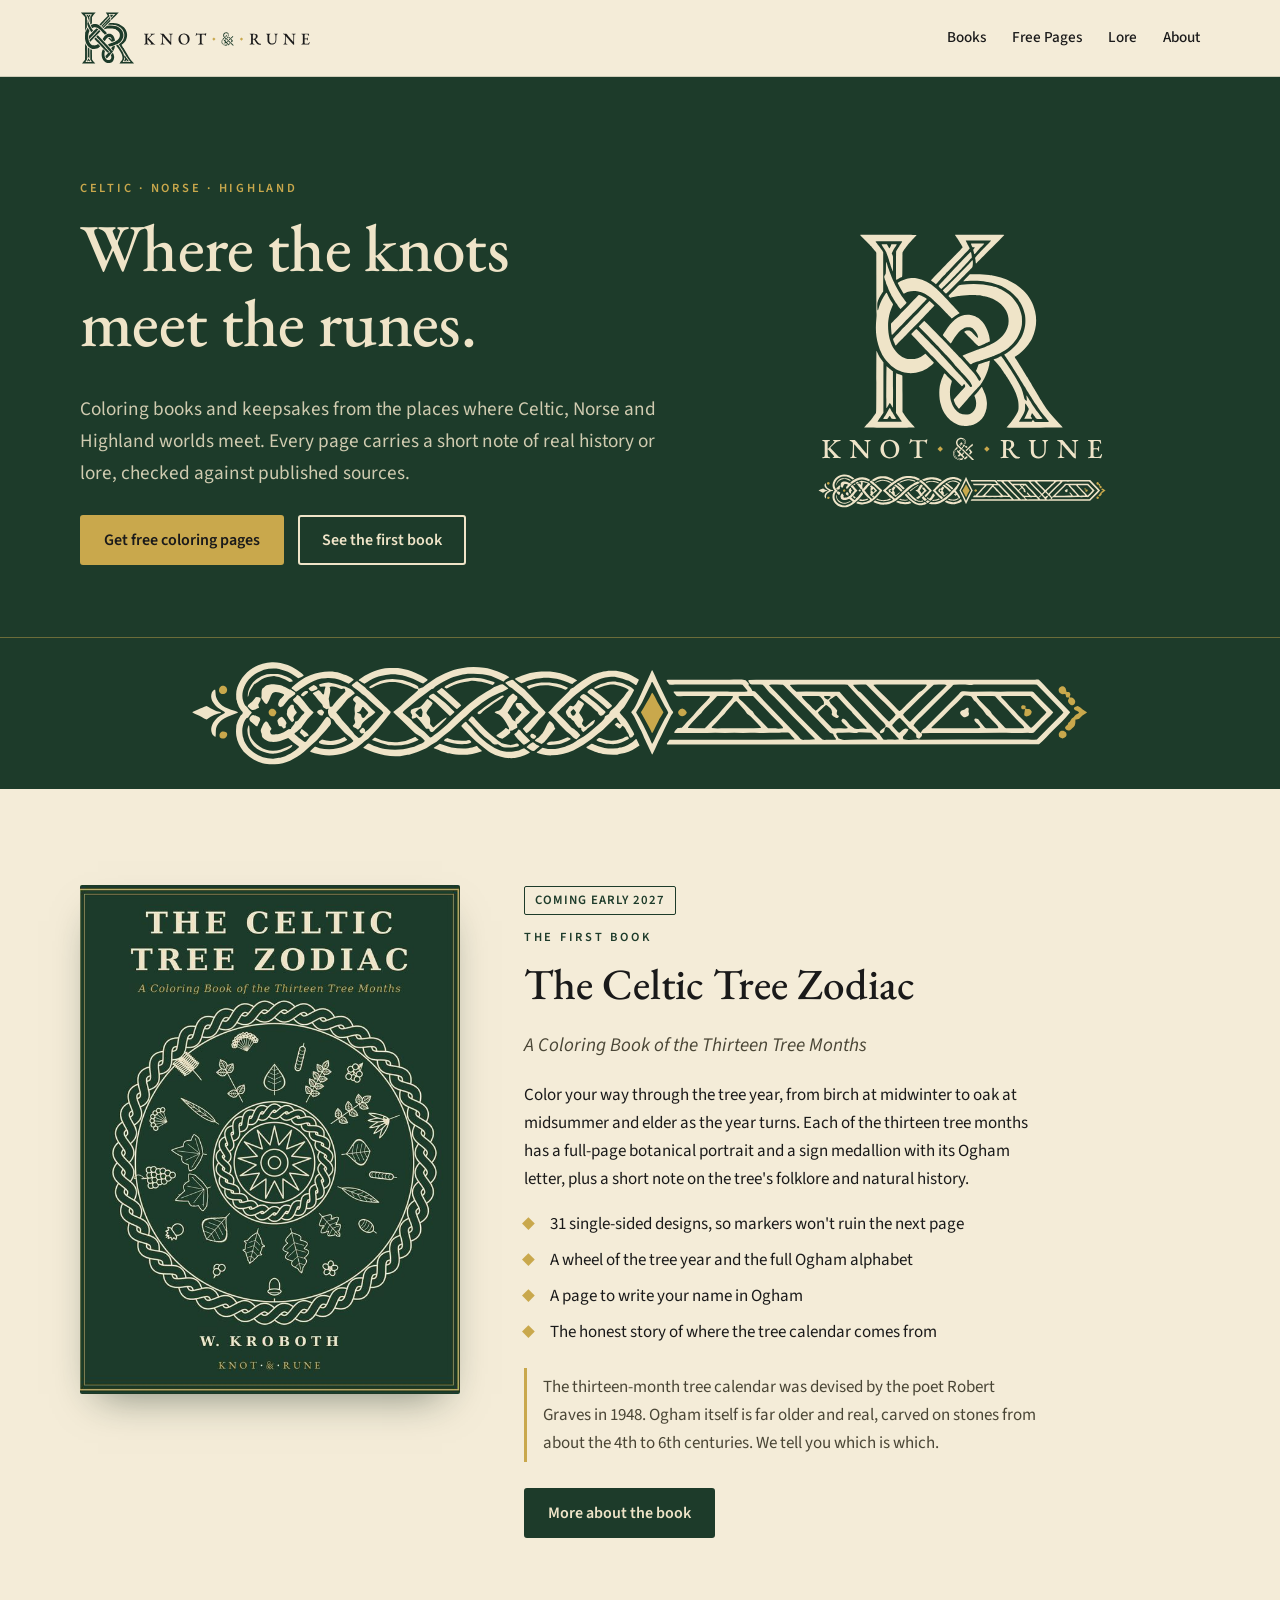
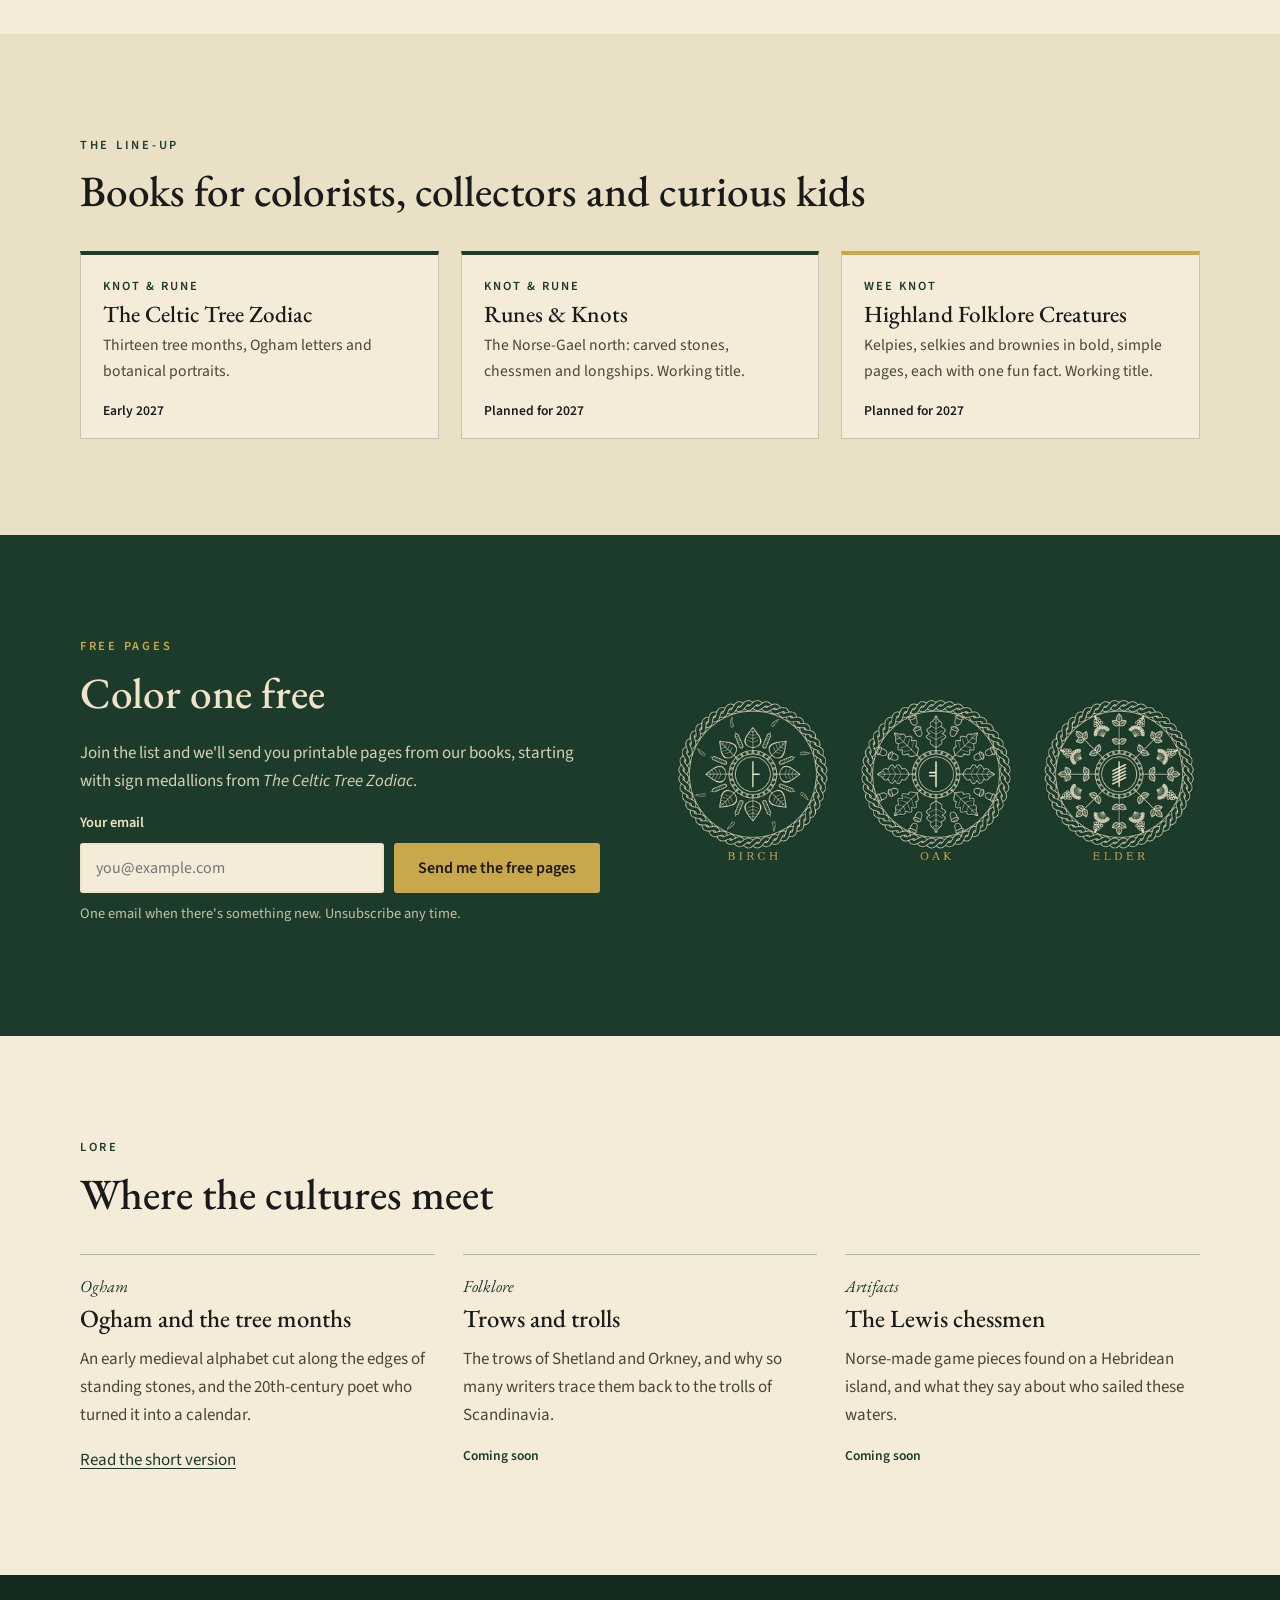
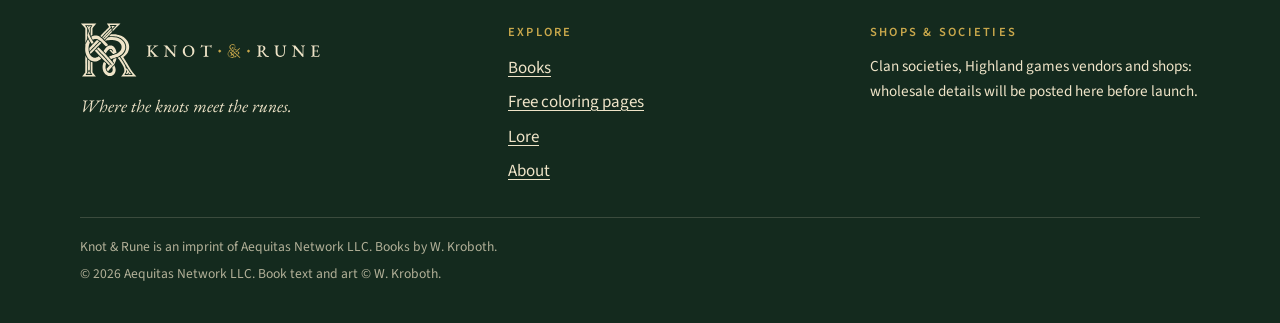
==== index.html @ 67cf3bfd "Launch Knot & Rune website Static site for knotandrune.com: Home, Books, Free Pages, Lore, About. Sa" ====
<!doctype html>
<html lang="en">
<head>
<meta charset="utf-8">
<meta name="viewport" content="width=device-width, initial-scale=1">
<title>Knot & Rune | Where the knots meet the runes</title>
<meta name="description" content="Coloring books and keepsakes from the places where Celtic, Norse and Highland worlds meet. Every page carries a short, sourced note of real history or lore.">
<meta property="og:title" content="Knot & Rune | Where the knots meet the runes">
<meta property="og:description" content="Coloring books and keepsakes from the places where Celtic, Norse and Highland worlds meet. Every page carries a short, sourced note of real history or lore.">
<meta property="og:type" content="website">
<meta property="og:image" content="https://www.knotandrune.com/assets/og-image.png">
<meta property="og:image:width" content="1200">
<meta property="og:image:height" content="630">
<meta property="og:image:alt" content="Knot &amp; Rune: Where the knots meet the runes">
<meta name="twitter:card" content="summary_large_image">
<link rel="canonical" href="https://www.knotandrune.com/">
<link rel="icon" href="favicon.ico" sizes="any">
<link rel="icon" href="assets/icon.svg" type="image/svg+xml">
<link rel="apple-touch-icon" href="assets/apple-touch-icon.png">
<meta name="theme-color" content="#1D3B2A">
<link rel="preconnect" href="https://fonts.googleapis.com"><link rel="preconnect" href="https://fonts.gstatic.com" crossorigin><link href="https://fonts.googleapis.com/css2?family=EB+Garamond:ital,wght@0,400;0,500;0,600;1,400&family=Source+Sans+3:wght@400;600&display=swap" rel="stylesheet">
<link rel="stylesheet" href="assets/styles.css">
</head>
<body>
<a class="skip" href="#main">Skip to content</a>
<header class="site-header">
  <div class="wrap">
    <a class="brand" href="index.html"><img src="assets/logo-horizontal.svg" alt="Knot &amp; Rune" width="230" height="44"></a>
    <button class="nav-toggle" aria-expanded="false" aria-controls="nav">Menu</button>
    <nav class="nav" id="nav"><a href="books.html">Books</a><a href="free-pages.html">Free Pages</a><a href="lore.html">Lore</a><a href="about.html">About</a></nav>
  </div>
</header>
<main id="main">
<section class="hero on-dark">
  <div class="wrap hero-grid">
    <div>
      <span class="label">Celtic &middot; Norse &middot; Highland</span>
      <h1 class="display-xl">Where the knots meet the runes.</h1>
      <p class="lead">Coloring books and keepsakes from the places where Celtic, Norse and Highland worlds meet. Every page carries a short note of real history or lore, checked against published sources.</p>
      <div class="actions">
        <a class="btn" href="free-pages.html">Get free coloring pages</a>
        <a class="btn secondary" href="books.html">See the first book</a>
      </div>
    </div>
    <img class="hero-mark" src="assets/logo-full-reversed.svg" alt="Knot &amp; Rune logo: an interlaced K and R knot above the name and a knotwork knife" width="420" height="324">
  </div>
  <div class="hero-band">
    <div class="wrap"><img src="assets/band-reversed.svg" alt="" width="900" height="108"></div>
  </div>
</section>

<section class="section">
  <div class="wrap book-grid">
    <img class="book-cover" src="images/celtic-tree-zodiac-cover.jpg" alt="Cover of The Celtic Tree Zodiac: a knotwork ring of tree leaves and seeds in cream on deep green, by W. Kroboth" width="380" height="508">
    <div>
      <span class="status soon">Coming early 2027</span>
      <span class="label" style="display:block">The first book</span>
      <h2 class="display">The Celtic Tree Zodiac</h2>
      <p class="lead"><em>A Coloring Book of the Thirteen Tree Months</em></p>
      <p>Color your way through the tree year, from birch at midwinter to oak at midsummer and elder as the year turns. Each of the thirteen tree months has a full-page botanical portrait and a sign medallion with its Ogham letter, plus a short note on the tree's folklore and natural history.</p>
      <ul class="ticks">
        <li>31 single-sided designs, so markers won't ruin the next page</li>
        <li>A wheel of the tree year and the full Ogham alphabet</li>
        <li>A page to write your name in Ogham</li>
        <li>The honest story of where the tree calendar comes from</li>
      </ul>
      <p class="note">The thirteen-month tree calendar was devised by the poet Robert Graves in 1948. Ogham itself is far older and real, carved on stones from about the 4th to 6th centuries. We tell you which is which.</p>
      <div class="actions"><a class="btn" href="books.html">More about the book</a></div>
    </div>
  </div>
</section>

<section class="section alt">
  <div class="wrap">
    <div class="section-head">
      <span class="label">The line-up</span>
      <h2 class="display">Books for colorists, collectors and curious kids</h2>
    </div>
    <div class="lineup">
      <div class="title-card"><span class="line">Knot &amp; Rune</span><h3>The Celtic Tree Zodiac</h3><p>Thirteen tree months, Ogham letters and botanical portraits.</p><span class="when">Early 2027</span></div>
      <div class="title-card"><span class="line">Knot &amp; Rune</span><h3>Runes &amp; Knots</h3><p>The Norse-Gael north: carved stones, chessmen and longships. Working title.</p><span class="when">Planned for 2027</span></div>
      <div class="title-card kids"><span class="line">Wee Knot</span><h3>Highland Folklore Creatures</h3><p>Kelpies, selkies and brownies in bold, simple pages, each with one fun fact. Working title.</p><span class="when">Planned for 2027</span></div>
    </div>
  </div>
</section>

<section class="section signup on-dark" id="free">
  <div class="wrap signup-grid">
    <div>
      <span class="label" style="color:var(--gold)">Free pages</span>
      <h2 class="display">Color one free</h2>
      <p>Join the list and we'll send you printable pages from our books, starting with sign medallions from <em>The Celtic Tree Zodiac</em>.</p>
      <form class="signup-form" id="signup-index" novalidate>
  <div class="fields" style="display:contents">
    <label for="signup-index-email">Your email</label>
    <input type="email" id="signup-index-email" name="email" autocomplete="email" required placeholder="you@example.com">
    <button class="btn" type="submit">Send me the free pages</button>
  </div>
  <p class="form-msg" role="status" hidden></p>
</form>
<p class="caption" style="color:inherit;opacity:.8;margin-top:.6rem">One email when there's something new. Unsubscribe any time.</p>
    </div>
    <img src="images/celtic-tree-zodiac-medallions.jpg" alt="Three knotwork sign medallions for birch, oak and elder, each with its Ogham letter" width="760" height="248">
  </div>
</section>

<section class="section">
  <div class="wrap">
    <div class="section-head">
      <span class="label">Lore</span>
      <h2 class="display">Where the cultures meet</h2>
    </div>
    <div class="lore-grid">
      <div class="lore"><p class="kicker">Ogham</p><h3>Ogham and the tree months</h3><p>An early medieval alphabet cut along the edges of standing stones, and the 20th-century poet who turned it into a calendar.</p><a href="lore.html#ogham">Read the short version</a></div>
      <div class="lore"><p class="kicker">Folklore</p><h3>Trows and trolls</h3><p>The trows of Shetland and Orkney, and why so many writers trace them back to the trolls of Scandinavia.</p><p class="soon">Coming soon</p></div>
      <div class="lore"><p class="kicker">Artifacts</p><h3>The Lewis chessmen</h3><p>Norse-made game pieces found on a Hebridean island, and what they say about who sailed these waters.</p><p class="soon">Coming soon</p></div>
    </div>
  </div>
</section>

</main>
<footer class="site-footer">
  <div class="wrap">
    <div class="footer-grid">
      <div>
        <img src="assets/logo-horizontal-reversed.svg" alt="Knot &amp; Rune" width="240" height="46">
        <p class="caption" style="color:inherit;margin-top:14px;font-style:italic;font-family:var(--display);font-size:1.1rem">Where the knots meet the runes.</p>
      </div>
      <div>
        <h4>Explore</h4>
        <ul><li><a href="books.html">Books</a></li><li><a href="free-pages.html">Free coloring pages</a></li><li><a href="lore.html">Lore</a></li><li><a href="about.html">About</a></li></ul>
      </div>
      <div>
        <h4>Shops &amp; societies</h4>
        <p style="font-size:.95rem">Clan societies, Highland games vendors and shops: wholesale details will be posted here before launch.</p>
      </div>
    </div>
    <div class="legal">
      <p>Knot &amp; Rune is an imprint of Aequitas Network LLC. Books by W. Kroboth.</p>
      <p>&copy; 2026 Aequitas Network LLC. Book text and art &copy; W. Kroboth.</p>
    </div>
  </div>
</footer>
<script>
(function () {
  var t = document.querySelector('.nav-toggle'), n = document.getElementById('nav');
  if (t) t.addEventListener('click', function () { var o = n.classList.toggle('open'); t.setAttribute('aria-expanded', o); });
  document.querySelectorAll('form.signup-form').forEach(function (f) {
    f.addEventListener('submit', function (e) {
      var msg = f.querySelector('.form-msg'), email = f.querySelector('input[type="email"]');
      if (!email.value || !email.checkValidity()) { e.preventDefault(); msg.hidden = false; msg.textContent = 'Please enter a valid email address.'; email.focus(); return; }
      if (!f.getAttribute('action')) { e.preventDefault(); msg.hidden = false; msg.textContent = 'Sign-ups open soon. Please check back at launch.'; return; }
      setTimeout(function () { f.querySelector('.fields').hidden = true; msg.hidden = false; msg.textContent = 'Thank you. Your free pages are on their way.'; }, 400);
    });
  });
})();
</script>
</body>
</html>
---- assets/styles.css ----
/* Knot & Rune: forest and parchment, gold used sparingly.
   Layout idea: an ink-on-parchment book page, with forest-green "cover" bands for the hero and footer. */
:root {
  --forest: #1D3B2A;
  --forest-deep: #142A1E;
  --parchment: #F4ECD8;
  --vellum: #EAE0C6;
  --ink: #1A1A1A;
  --ink-soft: #4A4636;
  --gold: #C9A84C;
  --cream: #EFE4C8;
  --display: "EB Garamond", Garamond, "Times New Roman", serif;
  --body: "Source Sans 3", "Segoe UI", Helvetica, Arial, sans-serif;
  --measure: 65ch;
  color-scheme: light;
}

* { box-sizing: border-box; }
html { scroll-behavior: smooth; }
@media (prefers-reduced-motion: reduce) { html { scroll-behavior: auto; } *, *::before, *::after { animation: none !important; transition: none !important; } }
body { margin: 0; background: var(--parchment); color: var(--ink); font: 400 1.0625rem/1.65 var(--body); }
img, svg { max-width: 100%; height: auto; display: block; }
a { color: var(--forest); text-underline-offset: 3px; }
a:hover { color: var(--ink); }
:focus-visible { outline: 3px solid var(--gold); outline-offset: 3px; }

.wrap { width: min(1120px, 100% - 40px); margin-inline: auto; }
.skip { position: absolute; left: -9999px; top: 0; background: var(--forest); color: var(--cream); padding: 8px 14px; z-index: 10; }
.skip:focus { left: 12px; top: 12px; }

/* Type */
h1, h2, h3 { font-family: var(--display); font-weight: 500; line-height: 1.12; text-wrap: balance; margin: 0 0 .5em; }
.display-xl { font-size: clamp(2.4rem, 5.5vw, 4.2rem); letter-spacing: -.01em; }
.display { font-size: clamp(1.9rem, 3.6vw, 2.7rem); }
h3 { font-size: 1.45rem; }
p { margin: 0 0 1em; max-width: var(--measure); }
.lead { font-size: 1.2rem; color: var(--ink-soft); }
.label { display: inline-block; font: 600 .78rem/1 var(--body); letter-spacing: .22em; text-transform: uppercase; color: var(--forest); margin-bottom: 1rem; }
.caption { font-size: .9rem; color: var(--ink-soft); }
.smallcaps { font-family: var(--display); letter-spacing: .28em; text-transform: uppercase; }

/* Header */
.site-header { background: var(--parchment); border-bottom: 1px solid color-mix(in srgb, var(--forest) 18%, transparent); position: sticky; top: 0; z-index: 5; }
.site-header .wrap { display: flex; align-items: center; justify-content: space-between; gap: 20px; padding-block: 12px; }
.brand img { width: 230px; }
.nav { display: flex; gap: 26px; align-items: center; flex-wrap: wrap; }
.nav a { font: 500 .95rem var(--body); text-decoration: none; color: var(--ink); padding-block: 4px; border-bottom: 2px solid transparent; }
.nav a:hover, .nav a[aria-current="page"] { border-bottom-color: var(--gold); color: var(--forest); }
.nav-toggle { display: none; font: 600 .9rem var(--body); background: none; border: 1px solid var(--forest); color: var(--forest); padding: 6px 12px; border-radius: 4px; }
@media (max-width: 760px) {
  .brand img { width: 180px; }
  .nav-toggle { display: block; }
  .nav { display: none; position: absolute; left: 0; right: 0; top: 100%; background: var(--parchment); flex-direction: column; align-items: flex-start; gap: 0; padding: 8px 20px 16px; border-bottom: 1px solid color-mix(in srgb, var(--forest) 18%, transparent); }
  .nav.open { display: flex; }
  .nav a { padding-block: 10px; }
}

/* Buttons */
.btn { display: inline-block; font: 600 1rem var(--body); text-decoration: none; background: var(--forest); color: var(--cream); padding: 12px 22px; border-radius: 3px; border: 2px solid var(--forest); }
.btn:hover { background: var(--forest-deep); color: var(--cream); }
.btn.secondary { background: transparent; color: var(--forest); }
.btn.secondary:hover { background: var(--forest); color: var(--cream); }
.on-dark .btn { background: var(--gold); border-color: var(--gold); color: var(--ink); }
.on-dark .btn:hover { background: var(--cream); border-color: var(--cream); }
.on-dark .btn.secondary { background: transparent; color: var(--cream); border-color: var(--cream); }
.on-dark .btn.secondary:hover { background: var(--cream); color: var(--ink); }
.actions { display: flex; gap: 14px; flex-wrap: wrap; margin-top: 1.6rem; }

/* Hero: the cover band */
.hero { background: var(--forest); color: var(--cream); padding-block: clamp(48px, 8vw, 96px) 0; overflow: hidden; }
.hero-grid { display: grid; grid-template-columns: 1.1fr .9fr; gap: clamp(28px, 5vw, 72px); align-items: center; }
.hero .label { color: var(--gold); }
.hero .lead { color: color-mix(in srgb, var(--cream) 85%, var(--forest)); }
.hero-mark { justify-self: center; width: min(420px, 100%); }
.hero-band { margin-top: clamp(40px, 6vw, 72px); padding-block: 22px; border-top: 1px solid color-mix(in srgb, var(--gold) 45%, transparent); }
.hero-band img { width: min(900px, 100%); margin-inline: auto; }
@media (max-width: 820px) { .hero-grid { grid-template-columns: 1fr; } .hero-mark { width: min(300px, 80%); order: -1; } }

/* Sections */
.section { padding-block: clamp(56px, 8vw, 96px); }
.section.alt { background: var(--vellum); }
.section-head { margin-bottom: 2.2rem; }
.divider { width: min(520px, 80%); margin: 0 auto; opacity: .9; }

/* Featured book */
.book-grid { display: grid; grid-template-columns: minmax(220px, 380px) 1fr; gap: clamp(28px, 5vw, 64px); align-items: start; }
.book-cover { box-shadow: 0 18px 40px -18px rgba(20, 42, 30, .55); border-radius: 2px; }
.status { display: inline-block; font: 600 .8rem/1 var(--body); letter-spacing: .08em; text-transform: uppercase; background: var(--forest); color: var(--cream); padding: 7px 10px; border-radius: 2px; margin-bottom: 1rem; }
.status.soon { background: transparent; color: var(--forest); border: 1px solid var(--forest); }
.ticks { list-style: none; padding: 0; margin: 0 0 1.4rem; display: grid; gap: .5rem; max-width: var(--measure); }
.ticks li { padding-left: 1.6rem; position: relative; }
.ticks li::before { content: ""; position: absolute; left: 0; top: .55em; width: .55rem; height: .55rem; background: var(--gold); transform: rotate(45deg); }
.note { border-left: 3px solid var(--gold); padding: .3rem 0 .3rem 1rem; color: var(--ink-soft); max-width: var(--measure); }
@media (max-width: 760px) { .book-grid { grid-template-columns: 1fr; } .book-cover { max-width: 320px; } }

/* Line-up */
.lineup { display: grid; grid-template-columns: repeat(auto-fit, minmax(230px, 1fr)); gap: 22px; }
.title-card { background: var(--parchment); border: 1px solid color-mix(in srgb, var(--forest) 22%, transparent); border-top: 4px solid var(--forest); padding: 22px 22px 18px; display: flex; flex-direction: column; gap: .4rem; }
.title-card.kids { border-top-color: var(--gold); }
.title-card h3 { margin: 0; }
.title-card .line { font: 600 .78rem var(--body); letter-spacing: .16em; text-transform: uppercase; color: var(--forest); }
.title-card p { margin: 0; color: var(--ink-soft); font-size: .98rem; }
.title-card .when { margin-top: auto; padding-top: .6rem; font: 600 .85rem var(--body); color: var(--ink); }

/* Lore */
.lore-grid { display: grid; grid-template-columns: repeat(auto-fit, minmax(260px, 1fr)); gap: 28px; }
.lore { border-top: 1px solid color-mix(in srgb, var(--forest) 30%, transparent); padding-top: 18px; }
.lore .kicker { font-family: var(--display); font-style: italic; color: var(--forest); font-size: 1.05rem; margin-bottom: .3rem; }
.lore h3 { font-size: 1.55rem; }
.lore p { color: var(--ink-soft); }
.lore .soon { font: 600 .85rem var(--body); color: var(--forest); }
article.essay { max-width: 70ch; }
article.essay h2 { margin-top: 2.2rem; }

/* Signup */
.signup { background: var(--forest); color: var(--cream); }
.signup-grid { display: grid; grid-template-columns: 1fr 1fr; gap: clamp(28px, 5vw, 64px); align-items: center; }
.signup h2 { color: var(--cream); }
.signup p { color: color-mix(in srgb, var(--cream) 88%, var(--forest)); }
.signup img { border-radius: 2px; }
.signup-form { display: flex; gap: 10px; flex-wrap: wrap; margin-top: 1rem; max-width: 520px; }
.signup-form label { width: 100%; font: 600 .9rem var(--body); }
.signup-form input[type="email"] { flex: 1 1 240px; font: 400 1rem var(--body); padding: 12px 14px; border: 2px solid var(--cream); background: var(--parchment); color: var(--ink); border-radius: 3px; }
.form-msg { margin-top: .8rem; font-weight: 600; color: var(--gold); }
@media (max-width: 820px) { .signup-grid { grid-template-columns: 1fr; } }

/* About */
.about-grid { display: grid; grid-template-columns: 1.2fr .8fr; gap: clamp(28px, 5vw, 64px); }
.facts { background: var(--vellum); padding: 22px 24px; border-top: 4px solid var(--gold); }
.facts dl { margin: 0; display: grid; gap: .9rem; }
.facts dt { font: 600 .78rem var(--body); letter-spacing: .16em; text-transform: uppercase; color: var(--forest); }
.facts dd { margin: .15rem 0 0; }
@media (max-width: 820px) { .about-grid { grid-template-columns: 1fr; } }

/* Page header (inner pages) */
.page-head { background: var(--forest); color: var(--cream); padding-block: clamp(40px, 6vw, 72px); }
.page-head .label { color: var(--gold); }
.page-head .lead { color: color-mix(in srgb, var(--cream) 85%, var(--forest)); }

/* Footer */
.site-footer { background: var(--forest-deep); color: var(--cream); padding-block: 48px 32px; }
.footer-grid { display: grid; grid-template-columns: 1.2fr 1fr 1fr; gap: 32px; }
.site-footer img { width: 240px; }
.site-footer a { color: var(--cream); }
.site-footer h4 { font: 600 .78rem var(--body); letter-spacing: .18em; text-transform: uppercase; color: var(--gold); margin: 0 0 .8rem; }
.site-footer ul { list-style: none; margin: 0; padding: 0; display: grid; gap: .4rem; }
.legal { margin-top: 32px; padding-top: 18px; border-top: 1px solid color-mix(in srgb, var(--cream) 18%, transparent); font-size: .85rem; color: color-mix(in srgb, var(--cream) 72%, var(--forest-deep)); }
.legal p { max-width: none; margin: 0 0 .3rem; }
@media (max-width: 760px) { .footer-grid { grid-template-columns: 1fr; } }
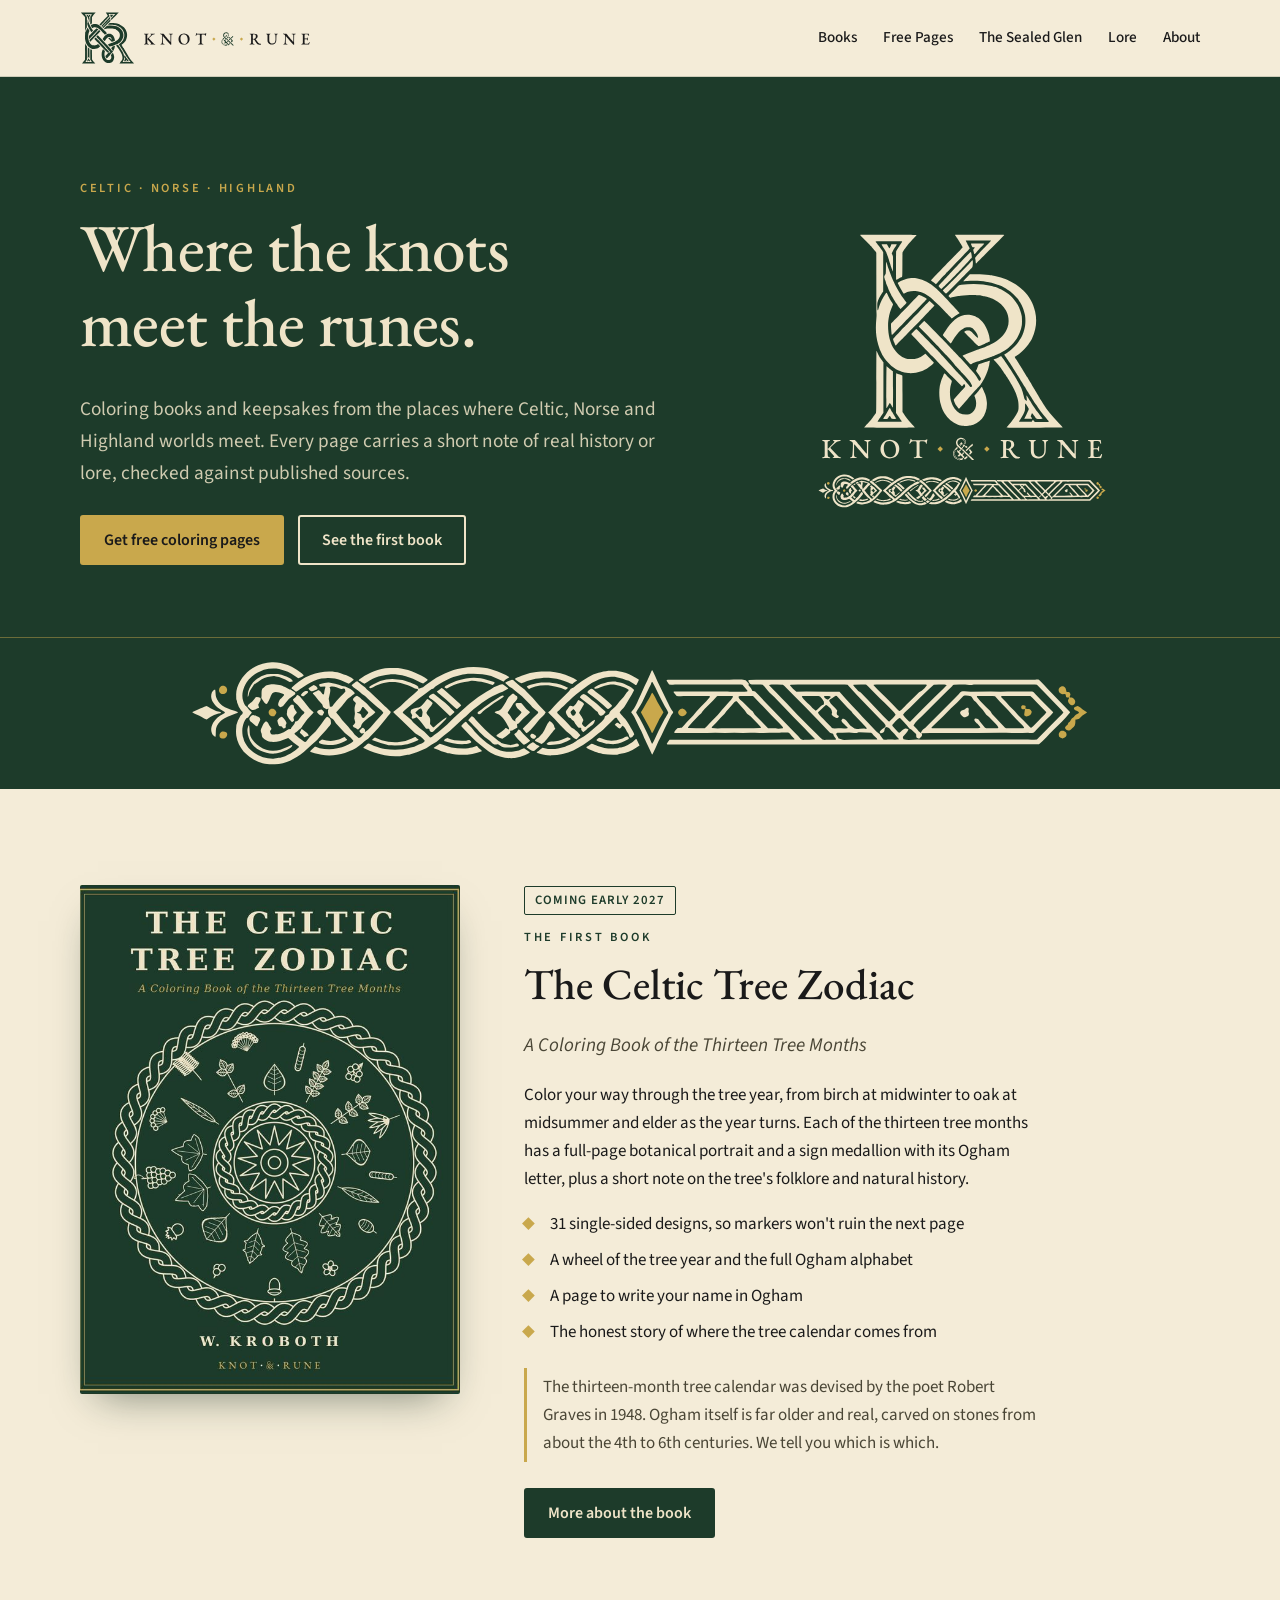
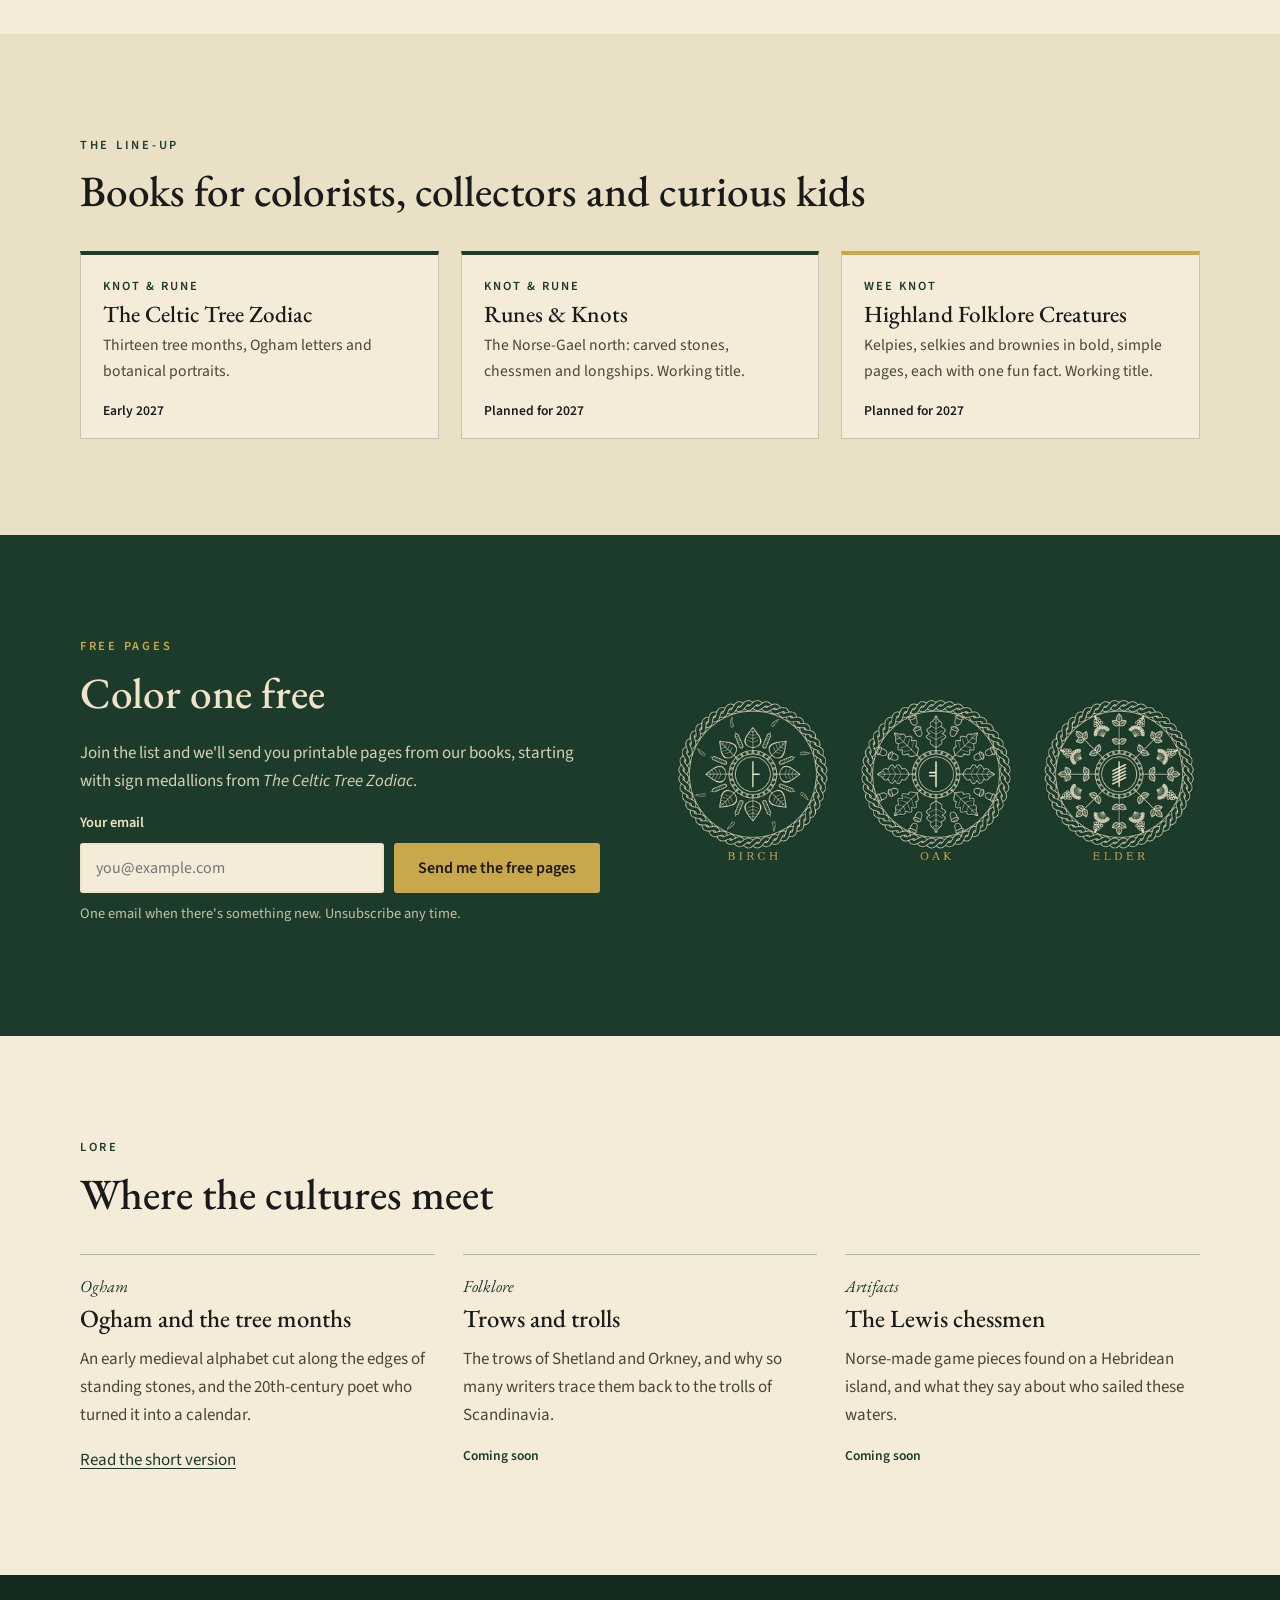
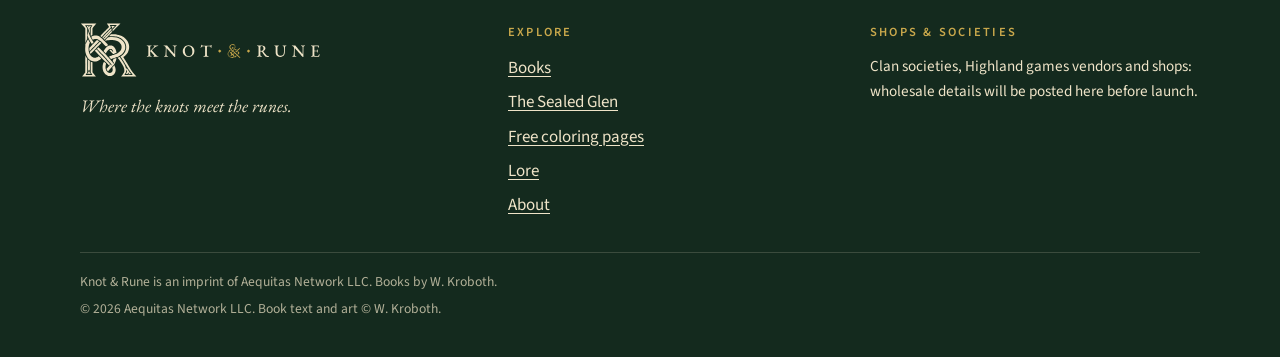
==== commit a8bd2b3d: "Add The Sealed Glen series teaser page (draft) New page the-sealed-glen.html: coming-2027 teaser for" ====
--- a/index.html
+++ b/index.html
@@ -27,7 +27,7 @@
   <div class="wrap">
     <a class="brand" href="index.html"><img src="assets/logo-horizontal.svg" alt="Knot &amp; Rune" width="230" height="44"></a>
     <button class="nav-toggle" aria-expanded="false" aria-controls="nav">Menu</button>
-    <nav class="nav" id="nav"><a href="books.html">Books</a><a href="free-pages.html">Free Pages</a><a href="lore.html">Lore</a><a href="about.html">About</a></nav>
+    <nav class="nav" id="nav"><a href="books.html">Books</a><a href="free-pages.html">Free Pages</a><a href="the-sealed-glen.html">The Sealed Glen</a><a href="lore.html">Lore</a><a href="about.html">About</a></nav>
   </div>
 </header>
 <main id="main">
@@ -90,14 +90,14 @@
       <span class="label" style="color:var(--gold)">Free pages</span>
       <h2 class="display">Color one free</h2>
       <p>Join the list and we'll send you printable pages from our books, starting with sign medallions from <em>The Celtic Tree Zodiac</em>.</p>
-      <form class="signup-form" id="signup-index" novalidate>
+      <form class="signup-form" id="signup-index" action="https://docs.google.com/forms/d/e/1FAIpQLScdY_EC4-Mk2mtf2GYNGiBjrJjCQNTS5kVH1RhaqPq5ZFfNpQ/formResponse" method="POST" target="sink-signup-index" data-thanks="Thank you. Your free pages are on their way." novalidate>
   <div class="fields" style="display:contents">
     <label for="signup-index-email">Your email</label>
-    <input type="email" id="signup-index-email" name="email" autocomplete="email" required placeholder="you@example.com">
+    <input type="email" id="signup-index-email" name="entry.1439010666" autocomplete="email" required placeholder="you@example.com">
     <button class="btn" type="submit">Send me the free pages</button>
   </div>
   <p class="form-msg" role="status" hidden></p>
-</form>
+</form><iframe name="sink-signup-index" title="Sign-up submission" hidden></iframe>
 <p class="caption" style="color:inherit;opacity:.8;margin-top:.6rem">One email when there's something new. Unsubscribe any time.</p>
     </div>
     <img src="images/celtic-tree-zodiac-medallions.jpg" alt="Three knotwork sign medallions for birch, oak and elder, each with its Ogham letter" width="760" height="248">
@@ -128,7 +128,7 @@
       </div>
       <div>
         <h4>Explore</h4>
-        <ul><li><a href="books.html">Books</a></li><li><a href="free-pages.html">Free coloring pages</a></li><li><a href="lore.html">Lore</a></li><li><a href="about.html">About</a></li></ul>
+        <ul><li><a href="books.html">Books</a></li><li><a href="the-sealed-glen.html">The Sealed Glen</a></li><li><a href="free-pages.html">Free coloring pages</a></li><li><a href="lore.html">Lore</a></li><li><a href="about.html">About</a></li></ul>
       </div>
       <div>
         <h4>Shops &amp; societies</h4>
@@ -150,7 +150,7 @@
       var msg = f.querySelector('.form-msg'), email = f.querySelector('input[type="email"]');
       if (!email.value || !email.checkValidity()) { e.preventDefault(); msg.hidden = false; msg.textContent = 'Please enter a valid email address.'; email.focus(); return; }
       if (!f.getAttribute('action')) { e.preventDefault(); msg.hidden = false; msg.textContent = 'Sign-ups open soon. Please check back at launch.'; return; }
-      setTimeout(function () { f.querySelector('.fields').hidden = true; msg.hidden = false; msg.textContent = 'Thank you. Your free pages are on their way.'; }, 400);
+      setTimeout(function () { f.querySelector('.fields').hidden = true; msg.hidden = false; msg.textContent = f.dataset.thanks; }, 400);
     });
   });
 })();
--- a/assets/styles.css
+++ b/assets/styles.css
@@ -147,3 +147,19 @@
 .legal { margin-top: 32px; padding-top: 18px; border-top: 1px solid color-mix(in srgb, var(--cream) 18%, transparent); font-size: .85rem; color: color-mix(in srgb, var(--cream) 72%, var(--forest-deep)); }
 .legal p { max-width: none; margin: 0 0 .3rem; }
 @media (max-width: 760px) { .footer-grid { grid-template-columns: 1fr; } }
+
+/* The Sealed Glen (series page). Adds one color, sealing wax, used for the seal and small accents only. */
+:root { --seal: #7B2D26; }
+.sg-head-grid { display: grid; grid-template-columns: 1fr auto; gap: clamp(28px, 5vw, 64px); align-items: center; }
+.sg-wordmark { font-weight: 500; text-transform: uppercase; letter-spacing: .14em; font-size: clamp(2.1rem, 5vw, 3.8rem); margin-bottom: .2em; }
+.sg-endorse { font: italic 400 1.15rem var(--display); color: var(--gold); margin-bottom: 1.4rem; }
+.sg-seal { width: clamp(160px, 22vw, 260px); filter: drop-shadow(0 10px 18px rgba(0, 0, 0, .35)); }
+.sg-seal-sm { width: 200px; justify-self: center; }
+.sg-story { display: grid; grid-template-columns: 1.3fr .9fr; gap: clamp(28px, 5vw, 64px); align-items: start; }
+.sg-letter { margin: 0; background: #FBF5E6; border: 1px solid color-mix(in srgb, var(--ink-soft) 25%, transparent); border-top: 4px solid var(--seal); padding: 28px 28px 20px; font: italic 400 1.3rem/1.55 var(--display); color: #3B2F25; box-shadow: 0 18px 40px -24px rgba(20, 42, 30, .5); transform: rotate(-1deg); }
+.sg-letter footer { font: 600 .78rem var(--body); letter-spacing: .16em; text-transform: uppercase; color: var(--seal); font-style: normal; margin-top: .6rem; }
+.title-card.sg { border-top-color: var(--seal); }
+.title-card.sg .line { color: var(--seal); }
+.title-card h3 a { color: inherit; text-decoration: none; }
+.title-card h3 a:hover { text-decoration: underline; }
+@media (max-width: 820px) { .sg-head-grid, .sg-story { grid-template-columns: 1fr; } .sg-head-grid .sg-seal { order: -1; width: 160px; } .sg-letter { transform: none; } .sg-seal-sm { display: none; } }
